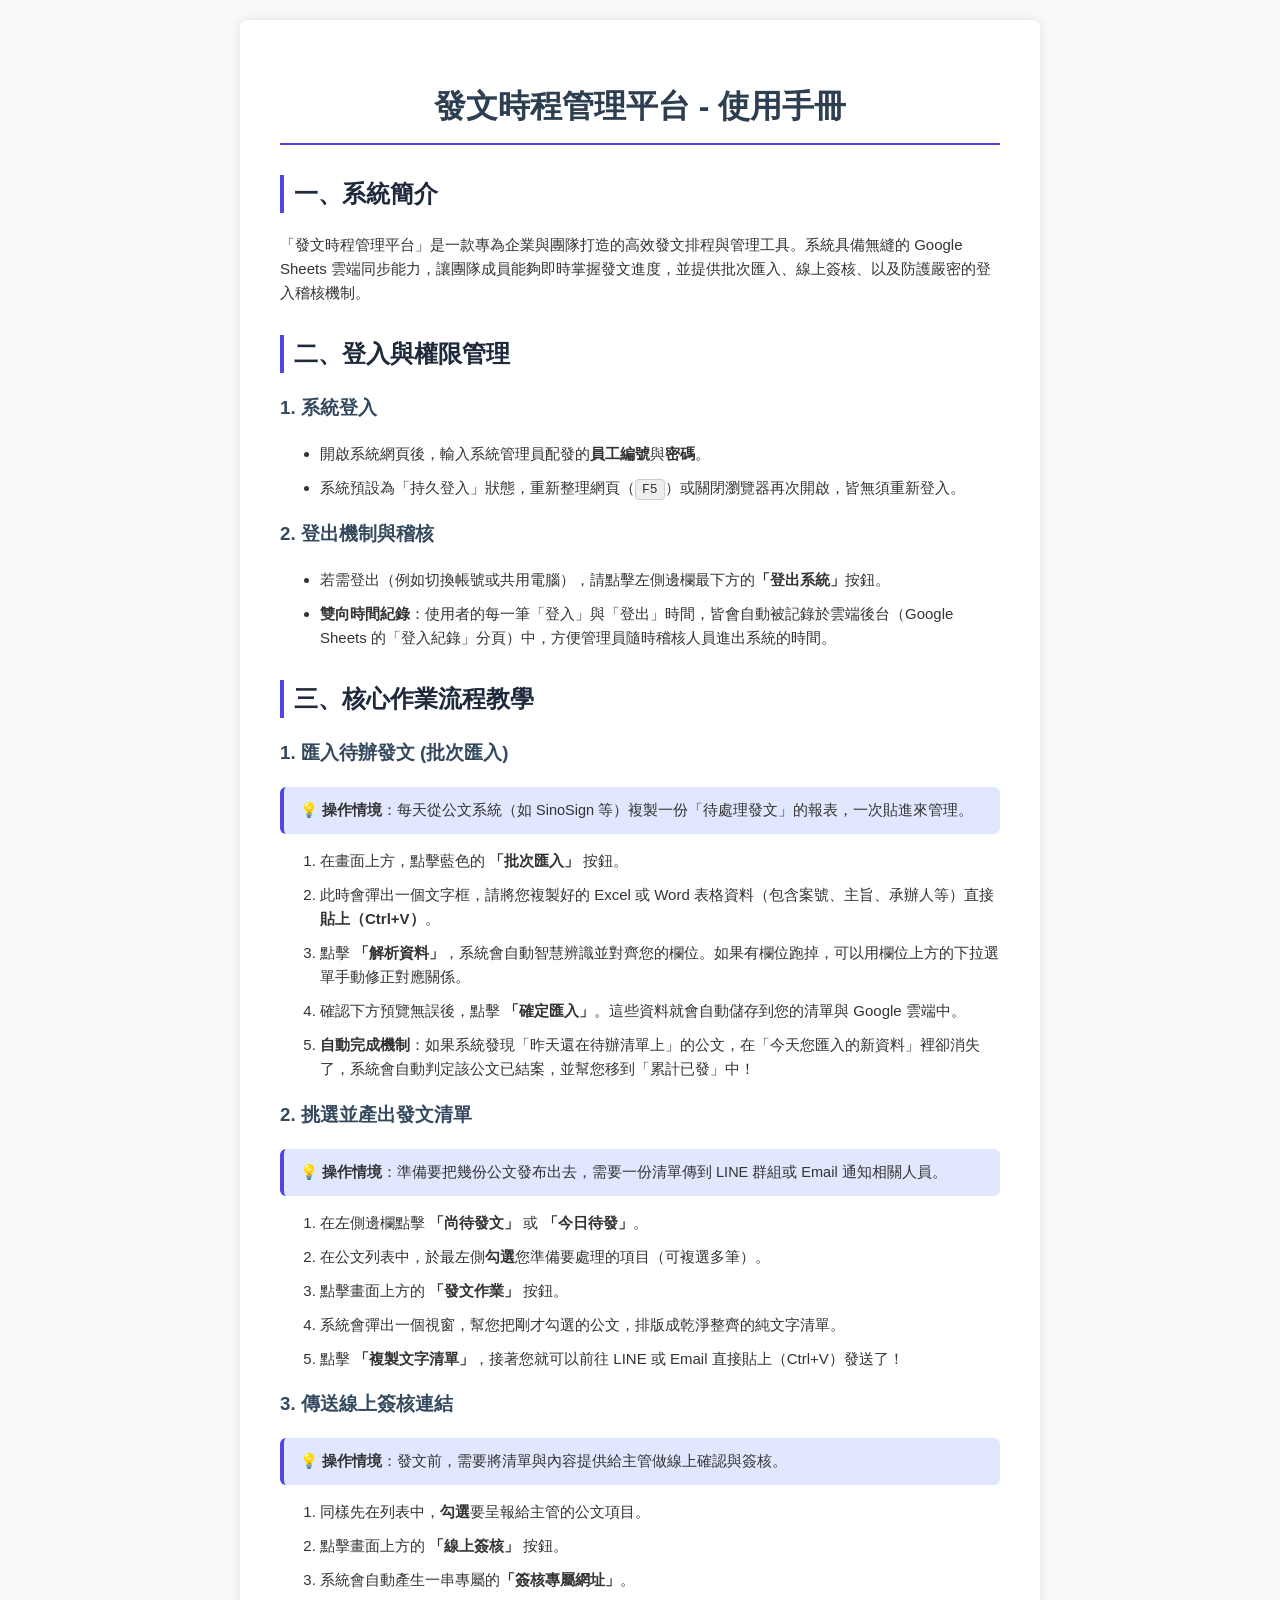
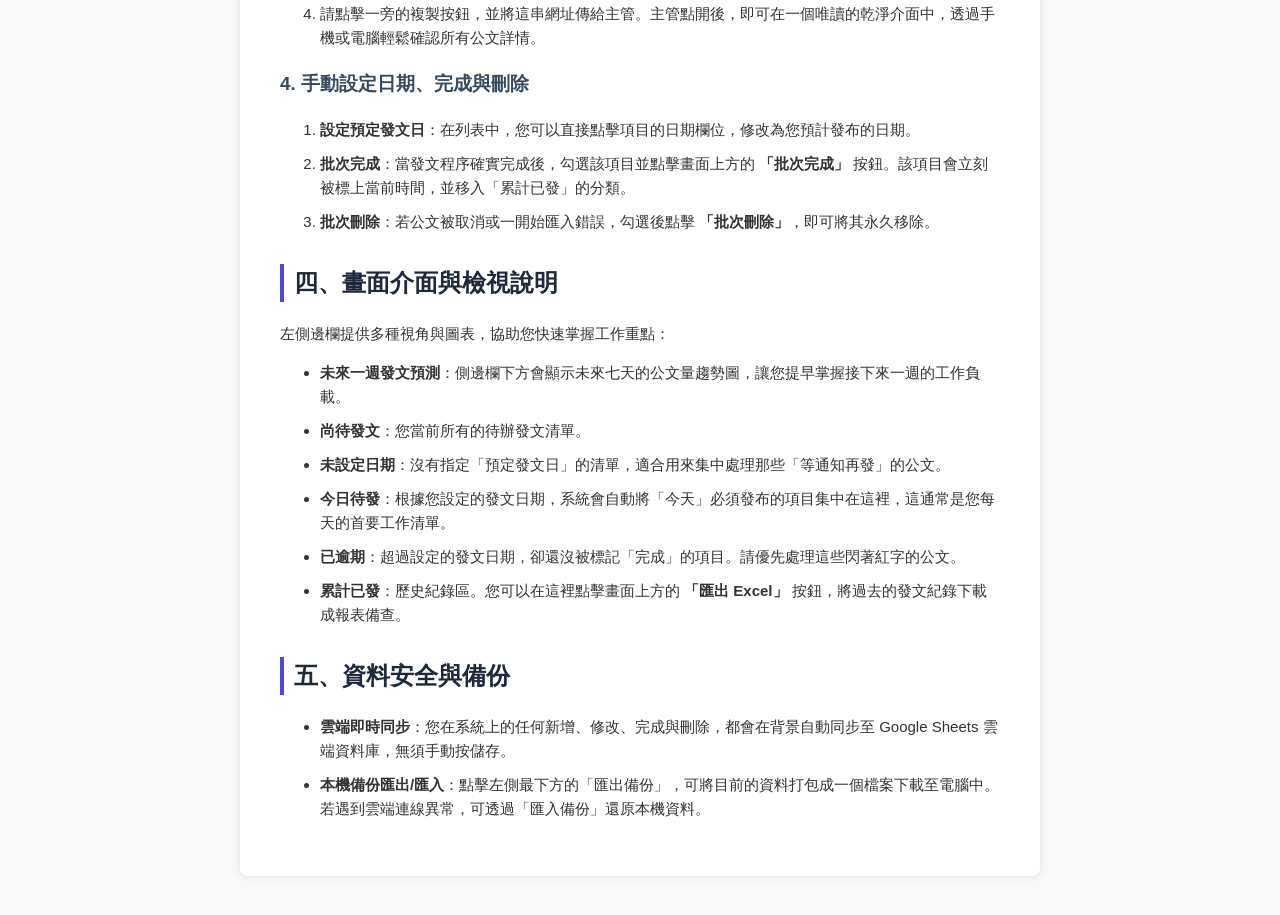
==== UserManual.html @ a22347f4 "Add files via upload" ====
<!DOCTYPE html>
<html lang="zh-Hant">
<head>
<meta charset="UTF-8">
<meta name="viewport" content="width=device-width, initial-scale=1.0">
<title>發文時程管理平台 - 使用手冊</title>
<style>
  body {
    font-family: 'Segoe UI', Tahoma, Geneva, Verdana, sans-serif, 'Microsoft JhengHei';
    line-height: 1.6;
    color: #333;
    max-width: 800px;
    margin: 0 auto;
    padding: 20px;
    background-color: #f9f9f9;
  }
  .page {
    background-color: #fff;
    padding: 40px;
    box-shadow: 0 0 10px rgba(0,0,0,0.1);
    margin-bottom: 20px;
    border-radius: 8px;
  }
  h1 {
    color: #2c3e50;
    text-align: center;
    border-bottom: 2px solid #4f46e5;
    padding-bottom: 10px;
    margin-bottom: 30px;
  }
  h2 {
    color: #1e293b;
    border-left: 4px solid #4f46e5;
    padding-left: 10px;
    margin-top: 30px;
  }
  h3 {
    color: #34495e;
  }
  p, ul, ol {
    font-size: 15px;
  }
  li {
    margin-bottom: 10px;
  }
  .highlight {
    background-color: #e0e7ff;
    padding: 12px 16px;
    border-radius: 6px;
    border-left: 4px solid #4f46e5;
    margin: 15px 0;
    font-size: 14.5px;
  }
  .keyboard {
    background-color: #eee;
    padding: 2px 6px;
    border-radius: 4px;
    font-family: monospace;
    font-size: 13px;
    border: 1px solid #ccc;
  }
  @media print {
    body {
      background-color: #fff;
      padding: 0;
    }
    .page {
      box-shadow: none;
      padding: 0;
      margin: 0;
      border-radius: 0;
    }
    .print-break {
      page-break-before: always;
    }
  }
</style>
</head>
<body>

<div class="page">
  <h1>發文時程管理平台 - 使用手冊</h1>
  
  <h2>一、系統簡介</h2>
  <p>「發文時程管理平台」是一款專為企業與團隊打造的高效發文排程與管理工具。系統具備無縫的 Google Sheets 雲端同步能力，讓團隊成員能夠即時掌握發文進度，並提供批次匯入、線上簽核、以及防護嚴密的登入稽核機制。</p>

  <h2>二、登入與權限管理</h2>
  <h3>1. 系統登入</h3>
  <ul>
    <li>開啟系統網頁後，輸入系統管理員配發的<strong>員工編號</strong>與<strong>密碼</strong>。</li>
    <li>系統預設為「持久登入」狀態，重新整理網頁（<span class="keyboard">F5</span>）或關閉瀏覽器再次開啟，皆無須重新登入。</li>
  </ul>
  
  <h3>2. 登出機制與稽核</h3>
  <ul>
    <li>若需登出（例如切換帳號或共用電腦），請點擊左側邊欄最下方的<strong>「登出系統」</strong>按鈕。</li>
    <li><strong>雙向時間紀錄</strong>：使用者的每一筆「登入」與「登出」時間，皆會自動被記錄於雲端後台（Google Sheets 的「登入紀錄」分頁）中，方便管理員隨時稽核人員進出系統的時間。</li>
  </ul>

  <h2>三、核心作業流程教學</h2>
  
  <h3>1. 匯入待辦發文 (批次匯入)</h3>
  <div class="highlight">
    💡 <strong>操作情境</strong>：每天從公文系統（如 SinoSign 等）複製一份「待處理發文」的報表，一次貼進來管理。
  </div>
  <ol>
    <li>在畫面上方，點擊藍色的 <strong>「批次匯入」</strong> 按鈕。</li>
    <li>此時會彈出一個文字框，請將您複製好的 Excel 或 Word 表格資料（包含案號、主旨、承辦人等）直接<strong>貼上（Ctrl+V）</strong>。</li>
    <li>點擊 <strong>「解析資料」</strong>，系統會自動智慧辨識並對齊您的欄位。如果有欄位跑掉，可以用欄位上方的下拉選單手動修正對應關係。</li>
    <li>確認下方預覽無誤後，點擊 <strong>「確定匯入」</strong>。這些資料就會自動儲存到您的清單與 Google 雲端中。</li>
    <li><strong>自動完成機制</strong>：如果系統發現「昨天還在待辦清單上」的公文，在「今天您匯入的新資料」裡卻消失了，系統會自動判定該公文已結案，並幫您移到「累計已發」中！</li>
  </ol>

  <h3>2. 挑選並產出發文清單</h3>
  <div class="highlight">
    💡 <strong>操作情境</strong>：準備要把幾份公文發布出去，需要一份清單傳到 LINE 群組或 Email 通知相關人員。
  </div>
  <ol>
    <li>在左側邊欄點擊 <strong>「尚待發文」</strong> 或 <strong>「今日待發」</strong>。</li>
    <li>在公文列表中，於最左側<strong>勾選</strong>您準備要處理的項目（可複選多筆）。</li>
    <li>點擊畫面上方的 <strong>「發文作業」</strong> 按鈕。</li>
    <li>系統會彈出一個視窗，幫您把剛才勾選的公文，排版成乾淨整齊的純文字清單。</li>
    <li>點擊 <strong>「複製文字清單」</strong>，接著您就可以前往 LINE 或 Email 直接貼上（Ctrl+V）發送了！</li>
  </ol>

  <h3 class="print-break">3. 傳送線上簽核連結</h3>
  <div class="highlight">
    💡 <strong>操作情境</strong>：發文前，需要將清單與內容提供給主管做線上確認與簽核。
  </div>
  <ol>
    <li>同樣先在列表中，<strong>勾選</strong>要呈報給主管的公文項目。</li>
    <li>點擊畫面上方的 <strong>「線上簽核」</strong> 按鈕。</li>
    <li>系統會自動產生一串專屬的<strong>「簽核專屬網址」</strong>。</li>
    <li>請點擊一旁的複製按鈕，並將這串網址傳給主管。主管點開後，即可在一個唯讀的乾淨介面中，透過手機或電腦輕鬆確認所有公文詳情。</li>
  </ol>

  <h3>4. 手動設定日期、完成與刪除</h3>
  <ol>
    <li><strong>設定預定發文日</strong>：在列表中，您可以直接點擊項目的日期欄位，修改為您預計發布的日期。</li>
    <li><strong>批次完成</strong>：當發文程序確實完成後，勾選該項目並點擊畫面上方的 <strong>「批次完成」</strong> 按鈕。該項目會立刻被標上當前時間，並移入「累計已發」的分類。</li>
    <li><strong>批次刪除</strong>：若公文被取消或一開始匯入錯誤，勾選後點擊 <strong>「批次刪除」</strong>，即可將其永久移除。</li>
  </ol>

  <h2>四、畫面介面與檢視說明</h2>
  <p>左側邊欄提供多種視角與圖表，協助您快速掌握工作重點：</p>
  <ul>
    <li><strong>未來一週發文預測</strong>：側邊欄下方會顯示未來七天的公文量趨勢圖，讓您提早掌握接下來一週的工作負載。</li>
    <li><strong>尚待發文</strong>：您當前所有的待辦發文清單。</li>
    <li><strong>未設定日期</strong>：沒有指定「預定發文日」的清單，適合用來集中處理那些「等通知再發」的公文。</li>
    <li><strong>今日待發</strong>：根據您設定的發文日期，系統會自動將「今天」必須發布的項目集中在這裡，這通常是您每天的首要工作清單。</li>
    <li><strong>已逾期</strong>：超過設定的發文日期，卻還沒被標記「完成」的項目。請優先處理這些閃著紅字的公文。</li>
    <li><strong>累計已發</strong>：歷史紀錄區。您可以在這裡點擊畫面上方的 <strong>「匯出 Excel」</strong> 按鈕，將過去的發文紀錄下載成報表備查。</li>
  </ul>

  <h2>五、資料安全與備份</h2>
  <ul>
    <li><strong>雲端即時同步</strong>：您在系統上的任何新增、修改、完成與刪除，都會在背景自動同步至 Google Sheets 雲端資料庫，無須手動按儲存。</li>
    <li><strong>本機備份匯出/匯入</strong>：點擊左側最下方的「匯出備份」，可將目前的資料打包成一個檔案下載至電腦中。若遇到雲端連線異常，可透過「匯入備份」還原本機資料。</li>
  </ul>
</div>

</body>
</html>
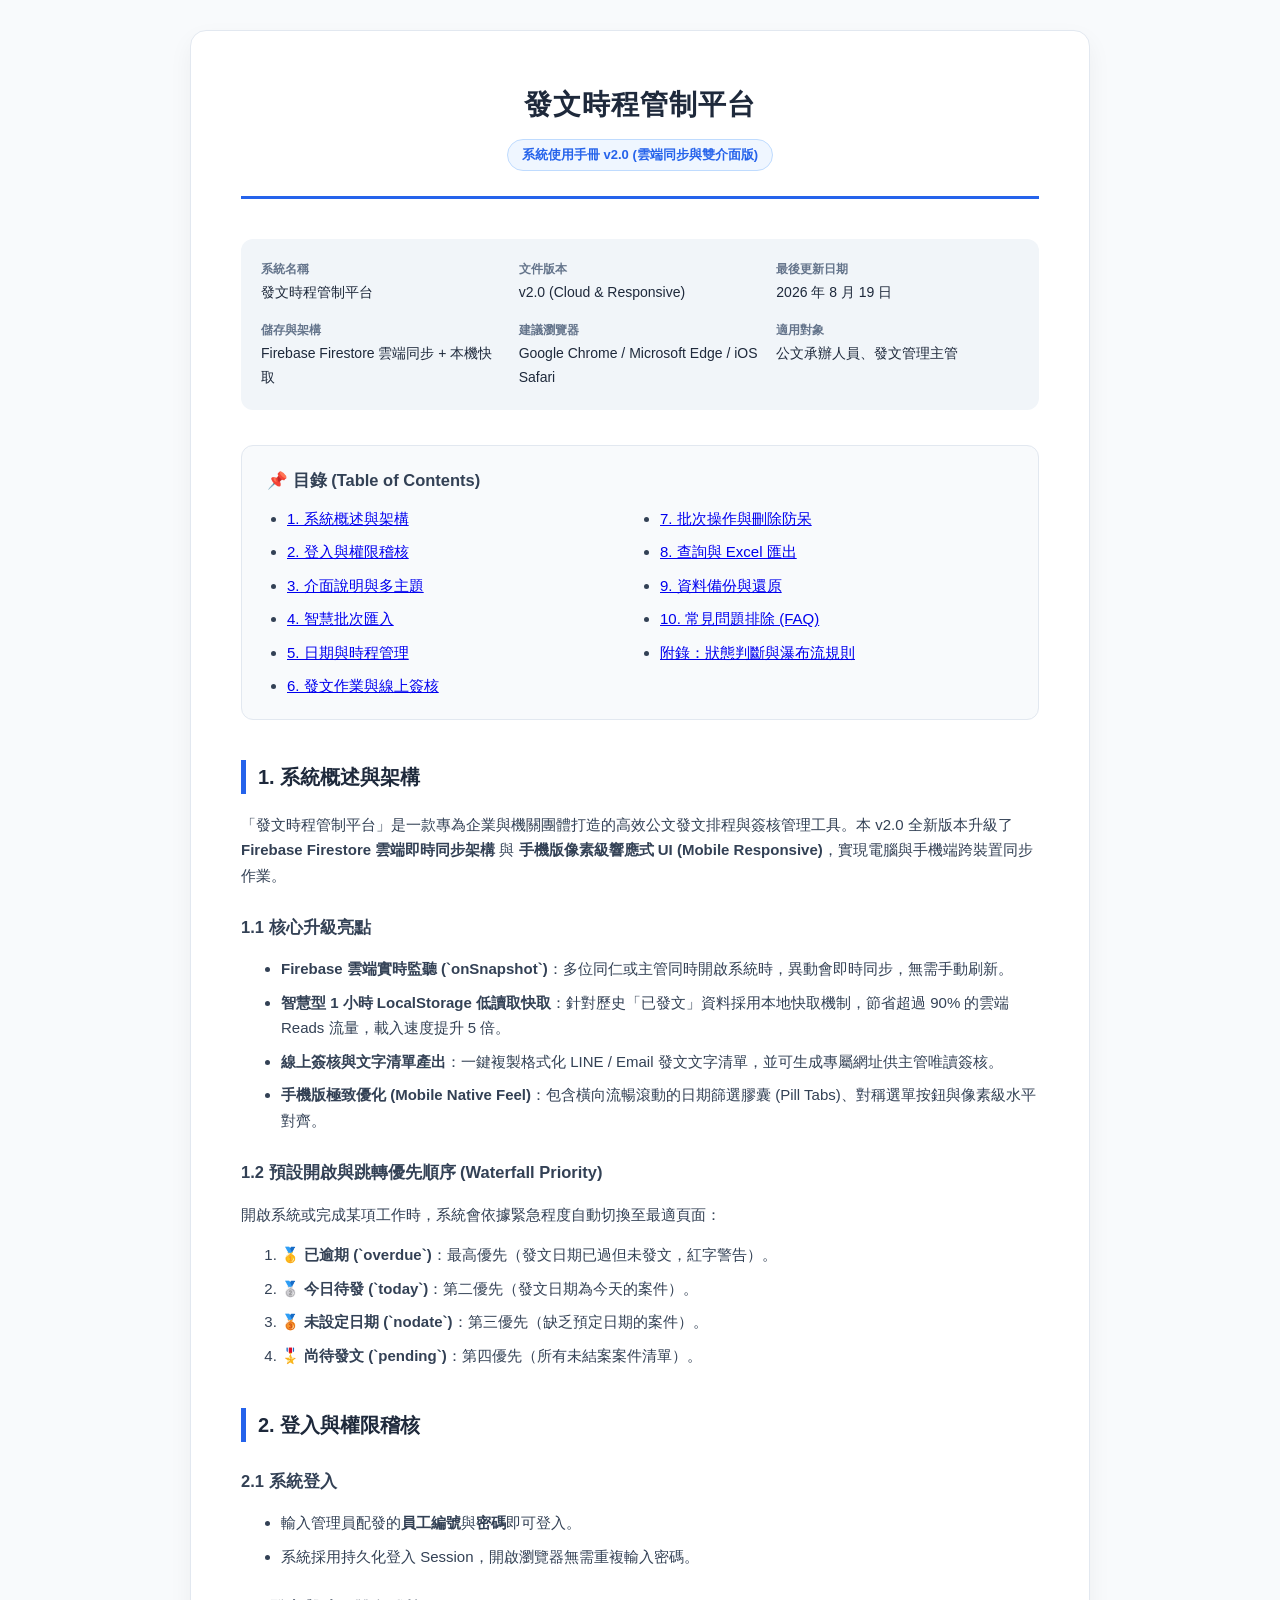
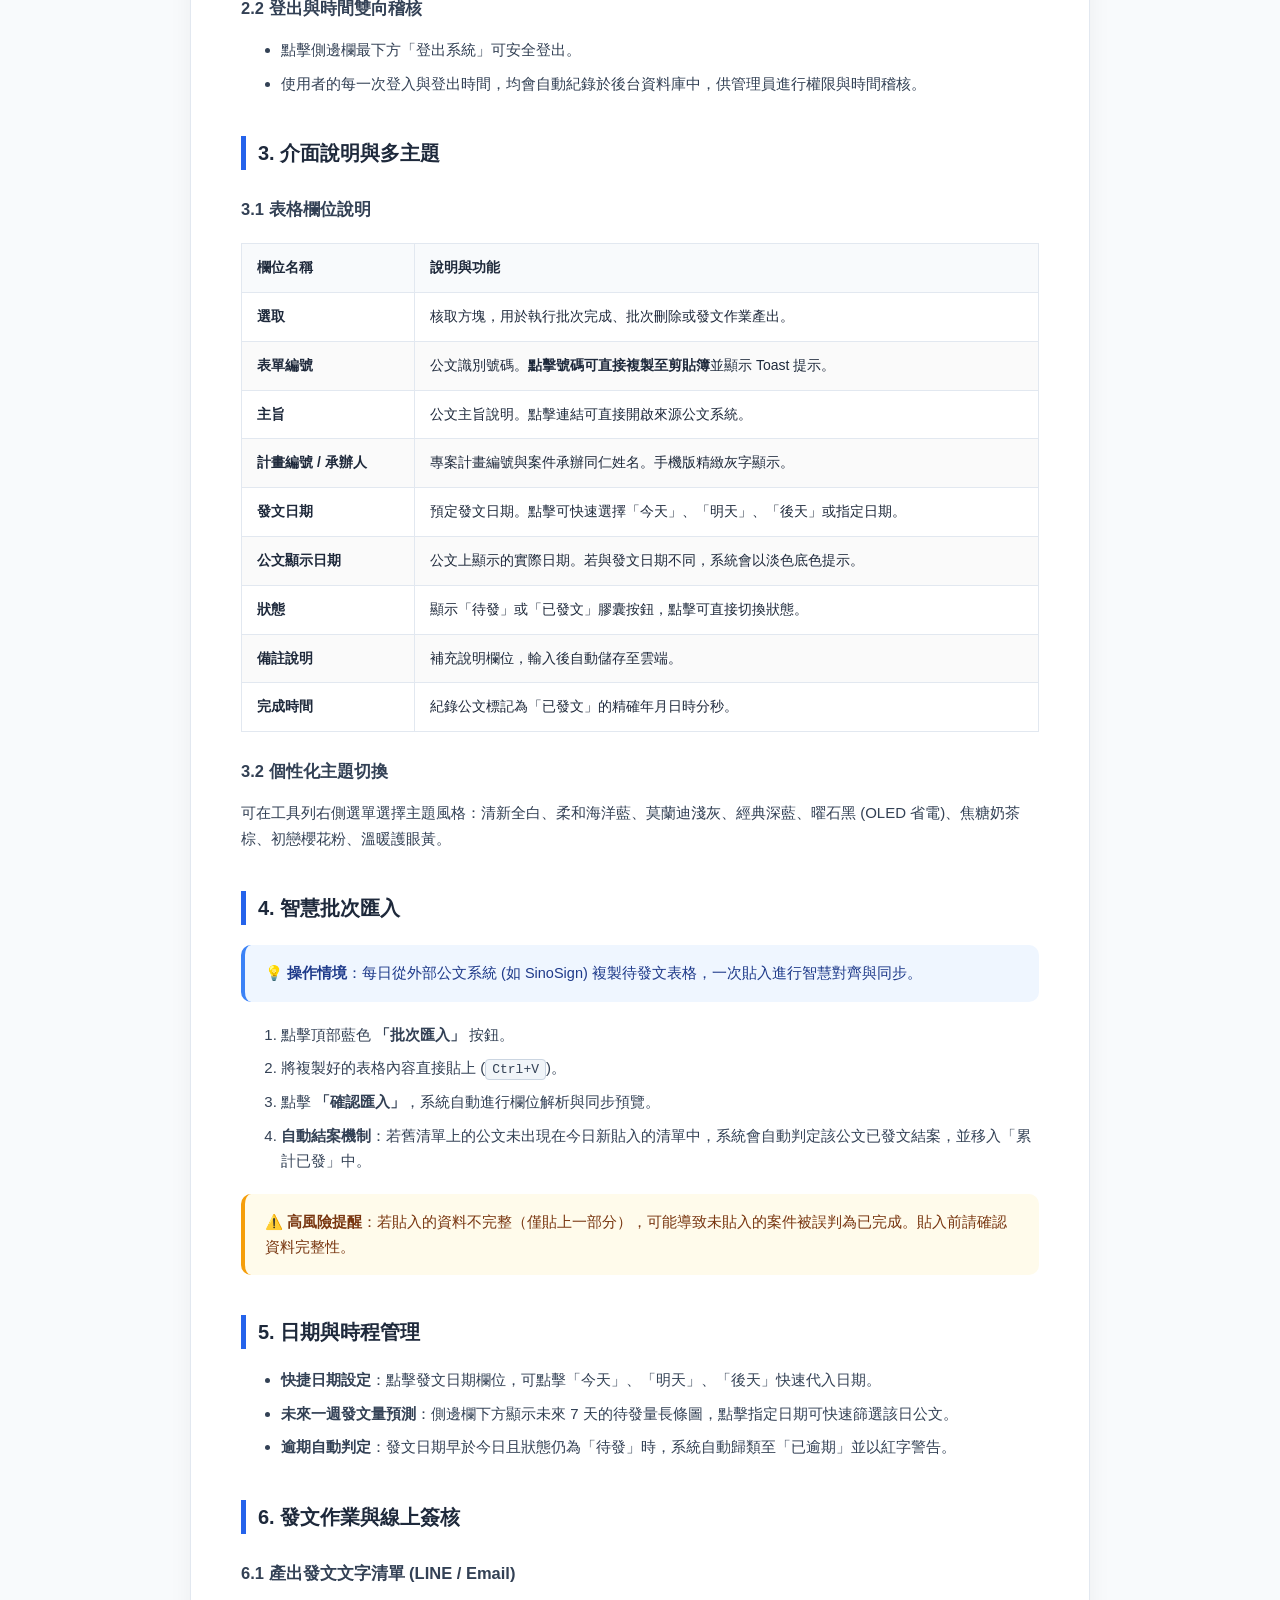
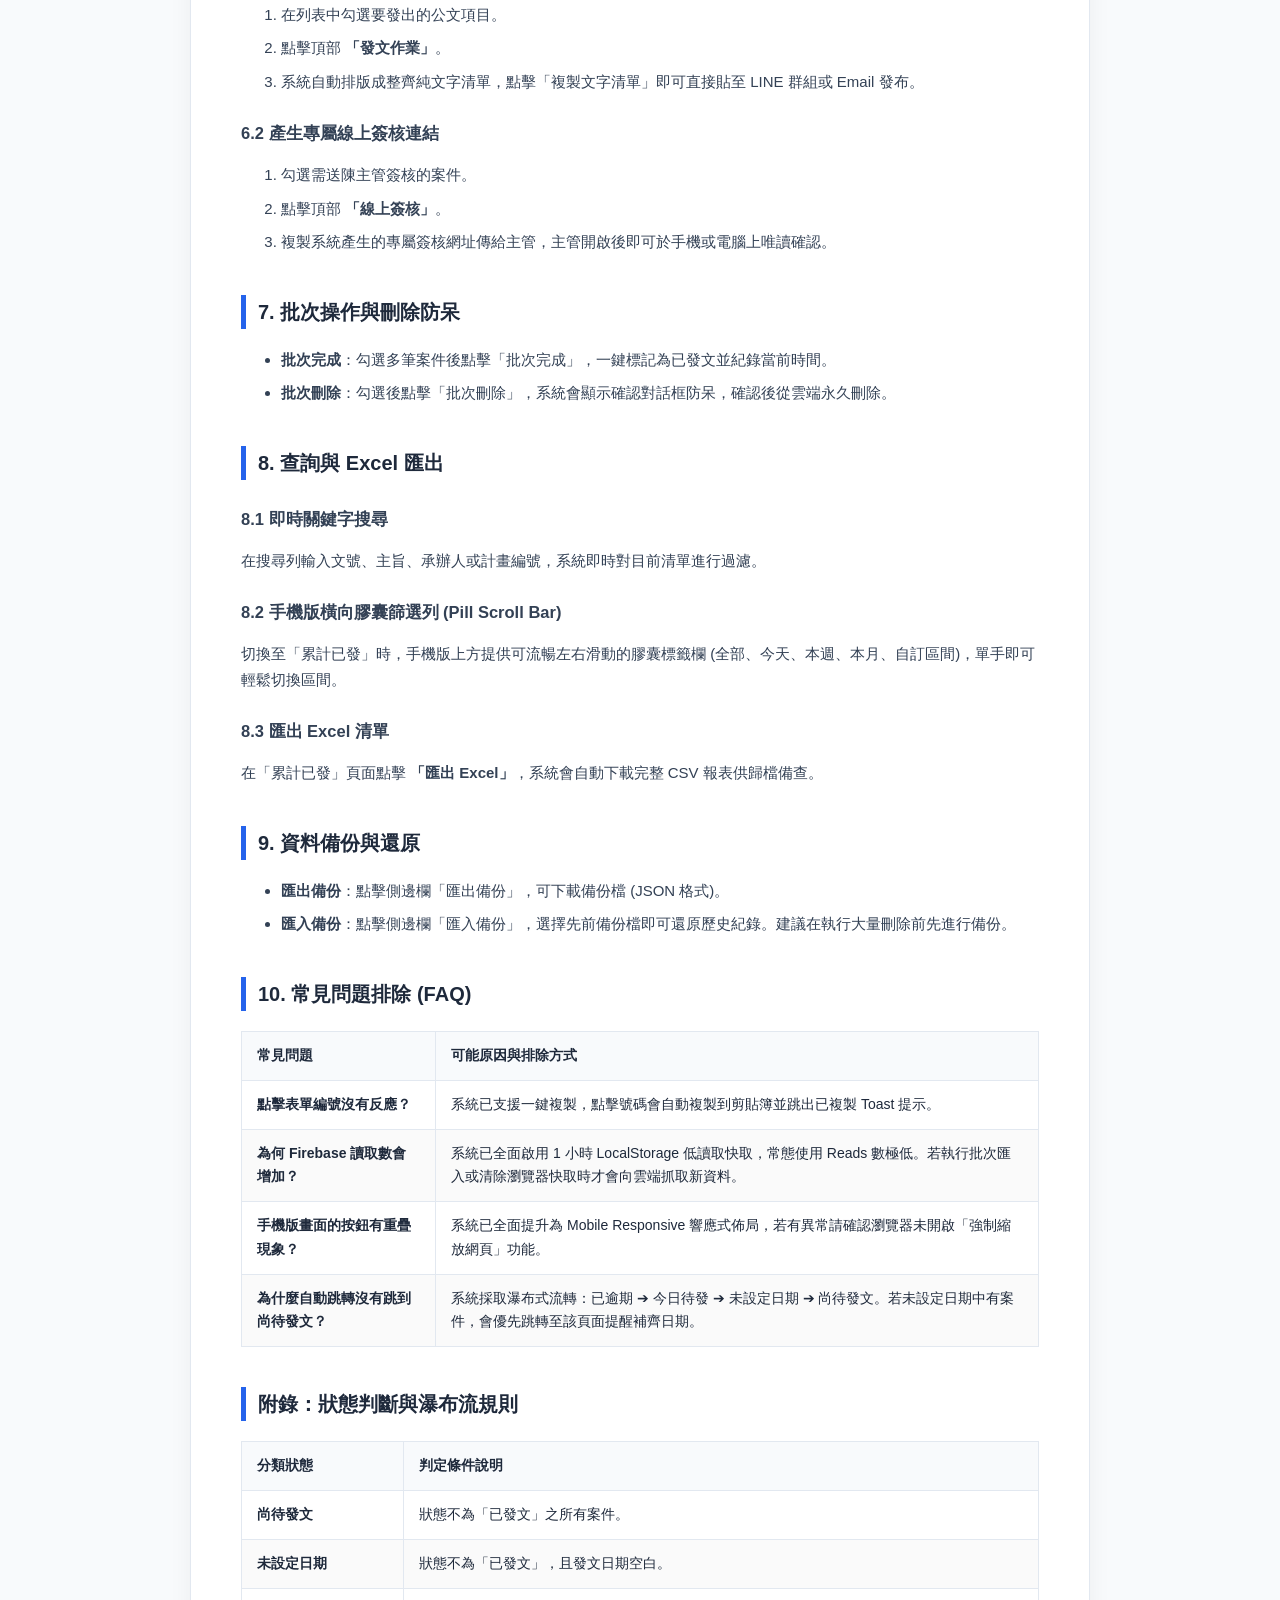
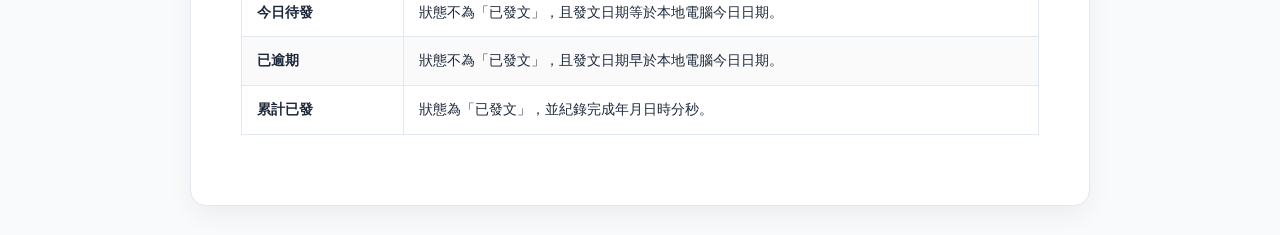
==== commit 00bc387c: "Add files via upload" ====
--- a/UserManual.html
+++ b/UserManual.html
@@ -3,160 +3,371 @@
 <head>
 <meta charset="UTF-8">
 <meta name="viewport" content="width=device-width, initial-scale=1.0">
-<title>發文時程管理平台 - 使用手冊</title>
+<title>發文時程管制平台 - 系統使用手冊 v2.0 (雲端同步與雙介面版)</title>
 <style>
+  :root {
+    --primary: #2563eb;
+    --primary-dark: #1d4ed8;
+    --primary-light: #eff6ff;
+    --text-main: #1e293b;
+    --text-muted: #64748b;
+    --border-color: #e2e8f0;
+    --bg-page: #f8fafc;
+    --bg-card: #ffffff;
+    --danger: #ef4444;
+    --warning: #f59e0b;
+    --success: #10b981;
+  }
+  * { box-sizing: border-box; }
   body {
-    font-family: 'Segoe UI', Tahoma, Geneva, Verdana, sans-serif, 'Microsoft JhengHei';
-    line-height: 1.6;
-    color: #333;
-    max-width: 800px;
+    font-family: -apple-system, BlinkMacSystemFont, "Segoe UI", Roboto, "Helvetica Neue", Arial, "Microsoft JhengHei", sans-serif;
+    line-height: 1.7;
+    color: var(--text-main);
+    background-color: var(--bg-page);
+    margin: 0;
+    padding: 30px 15px;
+  }
+  .manual-container {
+    max-width: 900px;
     margin: 0 auto;
+    background: var(--bg-card);
+    padding: 50px;
+    border-radius: 16px;
+    box-shadow: 0 10px 25px rgba(0,0,0,0.05);
+    border: 1px solid var(--border-color);
+  }
+  .header {
+    text-align: center;
+    border-bottom: 3px solid var(--primary);
+    padding-bottom: 25px;
+    margin-bottom: 40px;
+  }
+  .header h1 {
+    font-size: 28px;
+    color: var(--text-main);
+    margin: 0 0 10px 0;
+    letter-spacing: 1px;
+  }
+  .header .badge {
+    display: inline-block;
+    background: var(--primary-light);
+    color: var(--primary);
+    padding: 4px 14px;
+    border-radius: 999px;
+    font-size: 13px;
+    font-weight: 600;
+    border: 1px solid #bfdbfe;
+  }
+  .meta-grid {
+    display: grid;
+    grid-template-columns: repeat(auto-fit, minmax(200px, 1fr));
+    gap: 15px;
+    background: #f1f5f9;
     padding: 20px;
-    background-color: #f9f9f9;
-  }
-  .page {
-    background-color: #fff;
-    padding: 40px;
-    box-shadow: 0 0 10px rgba(0,0,0,0.1);
-    margin-bottom: 20px;
-    border-radius: 8px;
-  }
-  h1 {
-    color: #2c3e50;
-    text-align: center;
-    border-bottom: 2px solid #4f46e5;
-    padding-bottom: 10px;
-    margin-bottom: 30px;
+    border-radius: 12px;
+    margin-bottom: 35px;
+    font-size: 14px;
+  }
+  .meta-item strong {
+    color: var(--text-muted);
+    display: block;
+    font-size: 12px;
+    text-transform: uppercase;
+    margin-bottom: 2px;
   }
   h2 {
-    color: #1e293b;
-    border-left: 4px solid #4f46e5;
-    padding-left: 10px;
-    margin-top: 30px;
+    color: var(--text-main);
+    font-size: 20px;
+    border-left: 5px solid var(--primary);
+    padding-left: 12px;
+    margin-top: 40px;
+    margin-bottom: 18px;
   }
   h3 {
-    color: #34495e;
+    color: #334155;
+    font-size: 16.5px;
+    margin-top: 25px;
+    margin-bottom: 12px;
   }
   p, ul, ol {
     font-size: 15px;
-  }
-  li {
-    margin-bottom: 10px;
-  }
-  .highlight {
-    background-color: #e0e7ff;
-    padding: 12px 16px;
-    border-radius: 6px;
-    border-left: 4px solid #4f46e5;
-    margin: 15px 0;
+    color: #334155;
+  }
+  li { margin-bottom: 8px; }
+  
+  table {
+    width: 100%;
+    border-collapse: collapse;
+    margin: 20px 0;
+    font-size: 14px;
+  }
+  th, td {
+    border: 1px solid var(--border-color);
+    padding: 12px 15px;
+    text-align: left;
+  }
+  th {
+    background-color: #f8fafc;
+    color: var(--text-main);
+    font-weight: 600;
+  }
+  tr:nth-child(even) { background-color: #fafafa; }
+
+  .alert {
+    padding: 16px 20px;
+    border-radius: 10px;
+    margin: 20px 0;
     font-size: 14.5px;
+    border-left: 4px solid;
+  }
+  .alert-info {
+    background-color: #eff6ff;
+    border-color: #3b82f6;
+    color: #1e3a8a;
+  }
+  .alert-warning {
+    background-color: #fffbebfb;
+    background-color: #fffbeb;
+    border-color: #f59e0b;
+    color: #78350f;
+  }
+  .alert-danger {
+    background-color: #fef2f2;
+    border-color: #ef4444;
+    color: #991b1b;
   }
   .keyboard {
-    background-color: #eee;
+    background: #f1f5f9;
+    border: 1px solid #cbd5e1;
     padding: 2px 6px;
     border-radius: 4px;
     font-family: monospace;
     font-size: 13px;
-    border: 1px solid #ccc;
+  }
+  .toc {
+    background: #f8fafc;
+    border: 1px solid var(--border-color);
+    border-radius: 12px;
+    padding: 20px 25px;
+    margin-bottom: 35px;
+  }
+  .toc h3 { margin-top: 0; }
+  .toc ul {
+    column-count: 2;
+    column-gap: 20px;
+    margin: 0;
+    padding-left: 20px;
+  }
+  @media (max-width: 600px) {
+    .toc ul { column-count: 1; }
+    .manual-container { padding: 25px 18px; }
   }
   @media print {
-    body {
-      background-color: #fff;
-      padding: 0;
-    }
-    .page {
-      box-shadow: none;
-      padding: 0;
-      margin: 0;
-      border-radius: 0;
-    }
-    .print-break {
-      page-break-before: always;
-    }
+    body { background: #fff; padding: 0; }
+    .manual-container { box-shadow: none; border: none; padding: 0; max-width: 100%; }
+    .print-break { page-break-before: always; }
   }
 </style>
 </head>
 <body>
 
-<div class="page">
-  <h1>發文時程管理平台 - 使用手冊</h1>
-  
-  <h2>一、系統簡介</h2>
-  <p>「發文時程管理平台」是一款專為企業與團隊打造的高效發文排程與管理工具。系統具備無縫的 Google Sheets 雲端同步能力，讓團隊成員能夠即時掌握發文進度，並提供批次匯入、線上簽核、以及防護嚴密的登入稽核機制。</p>
-
-  <h2>二、登入與權限管理</h2>
-  <h3>1. 系統登入</h3>
-  <ul>
-    <li>開啟系統網頁後，輸入系統管理員配發的<strong>員工編號</strong>與<strong>密碼</strong>。</li>
-    <li>系統預設為「持久登入」狀態，重新整理網頁（<span class="keyboard">F5</span>）或關閉瀏覽器再次開啟，皆無須重新登入。</li>
-  </ul>
-  
-  <h3>2. 登出機制與稽核</h3>
-  <ul>
-    <li>若需登出（例如切換帳號或共用電腦），請點擊左側邊欄最下方的<strong>「登出系統」</strong>按鈕。</li>
-    <li><strong>雙向時間紀錄</strong>：使用者的每一筆「登入」與「登出」時間，皆會自動被記錄於雲端後台（Google Sheets 的「登入紀錄」分頁）中，方便管理員隨時稽核人員進出系統的時間。</li>
-  </ul>
-
-  <h2>三、核心作業流程教學</h2>
-  
-  <h3>1. 匯入待辦發文 (批次匯入)</h3>
-  <div class="highlight">
-    💡 <strong>操作情境</strong>：每天從公文系統（如 SinoSign 等）複製一份「待處理發文」的報表，一次貼進來管理。
-  </div>
+<div class="manual-container">
+
+  <div class="header">
+    <h1>發文時程管制平台</h1>
+    <span class="badge">系統使用手冊 v2.0 (雲端同步與雙介面版)</span>
+  </div>
+
+  <div class="meta-grid">
+    <div class="meta-item"><strong>系統名稱</strong>發文時程管制平台</div>
+    <div class="meta-item"><strong>文件版本</strong>v2.0 (Cloud & Responsive)</div>
+    <div class="meta-item"><strong>最後更新日期</strong>2026 年 8 月 19 日</div>
+    <div class="meta-item"><strong>儲存與架構</strong>Firebase Firestore 雲端同步 + 本機快取</div>
+    <div class="meta-item"><strong>建議瀏覽器</strong>Google Chrome / Microsoft Edge / iOS Safari</div>
+    <div class="meta-item"><strong>適用對象</strong>公文承辦人員、發文管理主管</div>
+  </div>
+
+  <div class="toc">
+    <h3>📌 目錄 (Table of Contents)</h3>
+    <ul>
+      <li><a href="#sec1">1. 系統概述與架構</a></li>
+      <li><a href="#sec2">2. 登入與權限稽核</a></li>
+      <li><a href="#sec3">3. 介面說明與多主題</a></li>
+      <li><a href="#sec4">4. 智慧批次匯入</a></li>
+      <li><a href="#sec5">5. 日期與時程管理</a></li>
+      <li><a href="#sec6">6. 發文作業與線上簽核</a></li>
+      <li><a href="#sec7">7. 批次操作與刪除防呆</a></li>
+      <li><a href="#sec8">8. 查詢與 Excel 匯出</a></li>
+      <li><a href="#sec9">9. 資料備份與還原</a></li>
+      <li><a href="#sec10">10. 常見問題排除 (FAQ)</a></li>
+      <li><a href="#appendix">附錄：狀態判斷與瀑布流規則</a></li>
+    </ul>
+  </div>
+
+  <!-- SECTION 1 -->
+  <h2 id="sec1">1. 系統概述與架構</h2>
+  <p>「發文時程管制平台」是一款專為企業與機關團體打造的高效公文發文排程與簽核管理工具。本 v2.0 全新版本升級了 <strong>Firebase Firestore 雲端即時同步架構</strong> 與 <strong>手機版像素級響應式 UI (Mobile Responsive)</strong>，實現電腦與手機端跨裝置同步作業。</p>
+
+  <h3>1.1 核心升級亮點</h3>
+  <ul>
+    <li><strong>Firebase 雲端實時監聽 (`onSnapshot`)</strong>：多位同仁或主管同時開啟系統時，異動會即時同步，無需手動刷新。</li>
+    <li><strong>智慧型 1 小時 LocalStorage 低讀取快取</strong>：針對歷史「已發文」資料採用本地快取機制，節省超過 90% 的雲端 Reads 流量，載入速度提升 5 倍。</li>
+    <li><strong>線上簽核與文字清單產出</strong>：一鍵複製格式化 LINE / Email 發文文字清單，並可生成專屬網址供主管唯讀簽核。</li>
+    <li><strong>手機版極致優化 (Mobile Native Feel)</strong>：包含橫向流暢滾動的日期篩選膠囊 (Pill Tabs)、對稱選單按鈕與像素級水平對齊。</li>
+  </ul>
+
+  <h3>1.2 預設開啟與跳轉優先順序 (Waterfall Priority)</h3>
+  <p>開啟系統或完成某項工作時，系統會依據緊急程度自動切換至最適頁面：</p>
   <ol>
-    <li>在畫面上方，點擊藍色的 <strong>「批次匯入」</strong> 按鈕。</li>
-    <li>此時會彈出一個文字框，請將您複製好的 Excel 或 Word 表格資料（包含案號、主旨、承辦人等）直接<strong>貼上（Ctrl+V）</strong>。</li>
-    <li>點擊 <strong>「解析資料」</strong>，系統會自動智慧辨識並對齊您的欄位。如果有欄位跑掉，可以用欄位上方的下拉選單手動修正對應關係。</li>
-    <li>確認下方預覽無誤後，點擊 <strong>「確定匯入」</strong>。這些資料就會自動儲存到您的清單與 Google 雲端中。</li>
-    <li><strong>自動完成機制</strong>：如果系統發現「昨天還在待辦清單上」的公文，在「今天您匯入的新資料」裡卻消失了，系統會自動判定該公文已結案，並幫您移到「累計已發」中！</li>
+    <li>🥇 <strong>已逾期 (`overdue`)</strong>：最高優先（發文日期已過但未發文，紅字警告）。</li>
+    <li>🥈 <strong>今日待發 (`today`)</strong>：第二優先（發文日期為今天的案件）。</li>
+    <li>🥉 <strong>未設定日期 (`nodate`)</strong>：第三優先（缺乏預定日期的案件）。</li>
+    <li>🎖️ <strong>尚待發文 (`pending`)</strong>：第四優先（所有未結案案件清單）。</li>
   </ol>
 
-  <h3>2. 挑選並產出發文清單</h3>
-  <div class="highlight">
-    💡 <strong>操作情境</strong>：準備要把幾份公文發布出去，需要一份清單傳到 LINE 群組或 Email 通知相關人員。
+  <!-- SECTION 2 -->
+  <h2 id="sec2">2. 登入與權限稽核</h2>
+  <h3>2.1 系統登入</h3>
+  <ul>
+    <li>輸入管理員配發的<strong>員工編號</strong>與<strong>密碼</strong>即可登入。</li>
+    <li>系統採用持久化登入 Session，開啟瀏覽器無需重複輸入密碼。</li>
+  </ul>
+
+  <h3>2.2 登出與時間雙向稽核</h3>
+  <ul>
+    <li>點擊側邊欄最下方「登出系統」可安全登出。</li>
+    <li>使用者的每一次登入與登出時間，均會自動紀錄於後台資料庫中，供管理員進行權限與時間稽核。</li>
+  </ul>
+
+  <!-- SECTION 3 -->
+  <h2 id="sec3">3. 介面說明與多主題</h2>
+  <h3>3.1 表格欄位說明</h3>
+  <table>
+    <thead>
+      <tr><th>欄位名稱</th><th>說明與功能</th></tr>
+    </thead>
+    <tbody>
+      <tr><td><strong>選取</strong></td><td>核取方塊，用於執行批次完成、批次刪除或發文作業產出。</td></tr>
+      <tr><td><strong>表單編號</strong></td><td>公文識別號碼。<strong>點擊號碼可直接複製至剪貼簿</strong>並顯示 Toast 提示。</td></tr>
+      <tr><td><strong>主旨</strong></td><td>公文主旨說明。點擊連結可直接開啟來源公文系統。</td></tr>
+      <tr><td><strong>計畫編號 / 承辦人</strong></td><td>專案計畫編號與案件承辦同仁姓名。手機版精緻灰字顯示。</td></tr>
+      <tr><td><strong>發文日期</strong></td><td>預定發文日期。點擊可快速選擇「今天」、「明天」、「後天」或指定日期。</td></tr>
+      <tr><td><strong>公文顯示日期</strong></td><td>公文上顯示的實際日期。若與發文日期不同，系統會以淡色底色提示。</td></tr>
+      <tr><td><strong>狀態</strong></td><td>顯示「待發」或「已發文」膠囊按鈕，點擊可直接切換狀態。</td></tr>
+      <tr><td><strong>備註說明</strong></td><td>補充說明欄位，輸入後自動儲存至雲端。</td></tr>
+      <tr><td><strong>完成時間</strong></td><td>紀錄公文標記為「已發文」的精確年月日時分秒。</td></tr>
+    </tbody>
+  </table>
+
+  <h3>3.2 個性化主題切換</h3>
+  <p>可在工具列右側選單選擇主題風格：清新全白、柔和海洋藍、莫蘭迪淺灰、經典深藍、曜石黑 (OLED 省電)、焦糖奶茶棕、初戀櫻花粉、溫暖護眼黃。</p>
+
+  <!-- SECTION 4 -->
+  <h2 id="sec4" class="print-break">4. 智慧批次匯入</h2>
+  <div class="alert alert-info">
+    💡 <strong>操作情境</strong>：每日從外部公文系統 (如 SinoSign) 複製待發文表格，一次貼入進行智慧對齊與同步。
   </div>
   <ol>
-    <li>在左側邊欄點擊 <strong>「尚待發文」</strong> 或 <strong>「今日待發」</strong>。</li>
-    <li>在公文列表中，於最左側<strong>勾選</strong>您準備要處理的項目（可複選多筆）。</li>
-    <li>點擊畫面上方的 <strong>「發文作業」</strong> 按鈕。</li>
-    <li>系統會彈出一個視窗，幫您把剛才勾選的公文，排版成乾淨整齊的純文字清單。</li>
-    <li>點擊 <strong>「複製文字清單」</strong>，接著您就可以前往 LINE 或 Email 直接貼上（Ctrl+V）發送了！</li>
+    <li>點擊頂部藍色 <strong>「批次匯入」</strong> 按鈕。</li>
+    <li>將複製好的表格內容直接貼上 (<span class="keyboard">Ctrl+V</span>)。</li>
+    <li>點擊 <strong>「確認匯入」</strong>，系統自動進行欄位解析與同步預覽。</li>
+    <li><strong>自動結案機制</strong>：若舊清單上的公文未出現在今日新貼入的清單中，系統會自動判定該公文已發文結案，並移入「累計已發」中。</li>
   </ol>
 
-  <h3 class="print-break">3. 傳送線上簽核連結</h3>
-  <div class="highlight">
-    💡 <strong>操作情境</strong>：發文前，需要將清單與內容提供給主管做線上確認與簽核。
-  </div>
+  <div class="alert alert-warning">
+    ⚠️ <strong>高風險提醒</strong>：若貼入的資料不完整（僅貼上一部分），可能導致未貼入的案件被誤判為已完成。貼入前請確認資料完整性。
+  </div>
+
+  <!-- SECTION 5 -->
+  <h2 id="sec5">5. 日期與時程管理</h2>
+  <ul>
+    <li><strong>快捷日期設定</strong>：點擊發文日期欄位，可點擊「今天」、「明天」、「後天」快速代入日期。</li>
+    <li><strong>未來一週發文量預測</strong>：側邊欄下方顯示未來 7 天的待發量長條圖，點擊指定日期可快速篩選該日公文。</li>
+    <li><strong>逾期自動判定</strong>：發文日期早於今日且狀態仍為「待發」時，系統自動歸類至「已逾期」並以紅字警告。</li>
+  </ul>
+
+  <!-- SECTION 6 -->
+  <h2 id="sec6">6. 發文作業與線上簽核</h2>
+  <h3>6.1 產出發文文字清單 (LINE / Email)</h3>
   <ol>
-    <li>同樣先在列表中，<strong>勾選</strong>要呈報給主管的公文項目。</li>
-    <li>點擊畫面上方的 <strong>「線上簽核」</strong> 按鈕。</li>
-    <li>系統會自動產生一串專屬的<strong>「簽核專屬網址」</strong>。</li>
-    <li>請點擊一旁的複製按鈕，並將這串網址傳給主管。主管點開後，即可在一個唯讀的乾淨介面中，透過手機或電腦輕鬆確認所有公文詳情。</li>
+    <li>在列表中勾選要發出的公文項目。</li>
+    <li>點擊頂部 <strong>「發文作業」</strong>。</li>
+    <li>系統自動排版成整齊純文字清單，點擊「複製文字清單」即可直接貼至 LINE 群組或 Email 發布。</li>
   </ol>
 
-  <h3>4. 手動設定日期、完成與刪除</h3>
+  <h3>6.2 產生專屬線上簽核連結</h3>
   <ol>
-    <li><strong>設定預定發文日</strong>：在列表中，您可以直接點擊項目的日期欄位，修改為您預計發布的日期。</li>
-    <li><strong>批次完成</strong>：當發文程序確實完成後，勾選該項目並點擊畫面上方的 <strong>「批次完成」</strong> 按鈕。該項目會立刻被標上當前時間，並移入「累計已發」的分類。</li>
-    <li><strong>批次刪除</strong>：若公文被取消或一開始匯入錯誤，勾選後點擊 <strong>「批次刪除」</strong>，即可將其永久移除。</li>
+    <li>勾選需送陳主管簽核的案件。</li>
+    <li>點擊頂部 <strong>「線上簽核」</strong>。</li>
+    <li>複製系統產生的專屬簽核網址傳給主管，主管開啟後即可於手機或電腦上唯讀確認。</li>
   </ol>
 
-  <h2>四、畫面介面與檢視說明</h2>
-  <p>左側邊欄提供多種視角與圖表，協助您快速掌握工作重點：</p>
-  <ul>
-    <li><strong>未來一週發文預測</strong>：側邊欄下方會顯示未來七天的公文量趨勢圖，讓您提早掌握接下來一週的工作負載。</li>
-    <li><strong>尚待發文</strong>：您當前所有的待辦發文清單。</li>
-    <li><strong>未設定日期</strong>：沒有指定「預定發文日」的清單，適合用來集中處理那些「等通知再發」的公文。</li>
-    <li><strong>今日待發</strong>：根據您設定的發文日期，系統會自動將「今天」必須發布的項目集中在這裡，這通常是您每天的首要工作清單。</li>
-    <li><strong>已逾期</strong>：超過設定的發文日期，卻還沒被標記「完成」的項目。請優先處理這些閃著紅字的公文。</li>
-    <li><strong>累計已發</strong>：歷史紀錄區。您可以在這裡點擊畫面上方的 <strong>「匯出 Excel」</strong> 按鈕，將過去的發文紀錄下載成報表備查。</li>
-  </ul>
-
-  <h2>五、資料安全與備份</h2>
-  <ul>
-    <li><strong>雲端即時同步</strong>：您在系統上的任何新增、修改、完成與刪除，都會在背景自動同步至 Google Sheets 雲端資料庫，無須手動按儲存。</li>
-    <li><strong>本機備份匯出/匯入</strong>：點擊左側最下方的「匯出備份」，可將目前的資料打包成一個檔案下載至電腦中。若遇到雲端連線異常，可透過「匯入備份」還原本機資料。</li>
-  </ul>
+  <!-- SECTION 7 -->
+  <h2 id="sec7">7. 批次操作與刪除防呆</h2>
+  <ul>
+    <li><strong>批次完成</strong>：勾選多筆案件後點擊「批次完成」，一鍵標記為已發文並紀錄當前時間。</li>
+    <li><strong>批次刪除</strong>：勾選後點擊「批次刪除」，系統會顯示確認對話框防呆，確認後從雲端永久刪除。</li>
+  </ul>
+
+  <!-- SECTION 8 -->
+  <h2 id="sec8">8. 查詢與 Excel 匯出</h2>
+  <h3>8.1 即時關鍵字搜尋</h3>
+  <p>在搜尋列輸入文號、主旨、承辦人或計畫編號，系統即時對目前清單進行過濾。</p>
+
+  <h3>8.2 手機版橫向膠囊篩選列 (Pill Scroll Bar)</h3>
+  <p>切換至「累計已發」時，手機版上方提供可流暢左右滑動的膠囊標籤欄 (全部、今天、本週、本月、自訂區間)，單手即可輕鬆切換區間。</p>
+
+  <h3>8.3 匯出 Excel 清單</h3>
+  <p>在「累計已發」頁面點擊 <strong>「匯出 Excel」</strong>，系統會自動下載完整 CSV 報表供歸檔備查。</p>
+
+  <!-- SECTION 9 -->
+  <h2 id="sec9">9. 資料備份與還原</h2>
+  <ul>
+    <li><strong>匯出備份</strong>：點擊側邊欄「匯出備份」，可下載備份檔 (JSON 格式)。</li>
+    <li><strong>匯入備份</strong>：點擊側邊欄「匯入備份」，選擇先前備份檔即可還原歷史紀錄。建議在執行大量刪除前先進行備份。</li>
+  </ul>
+
+  <!-- SECTION 10 -->
+  <h2 id="sec10">10. 常見問題排除 (FAQ)</h2>
+  <table>
+    <thead>
+      <tr><th>常見問題</th><th>可能原因與排除方式</th></tr>
+    </thead>
+    <tbody>
+      <tr>
+        <td><strong>點擊表單編號沒有反應？</strong></td>
+        <td>系統已支援一鍵複製，點擊號碼會自動複製到剪貼簿並跳出已複製 Toast 提示。</td>
+      </tr>
+      <tr>
+        <td><strong>為何 Firebase 讀取數會增加？</strong></td>
+        <td>系統已全面啟用 1 小時 LocalStorage 低讀取快取，常態使用 Reads 數極低。若執行批次匯入或清除瀏覽器快取時才會向雲端抓取新資料。</td>
+      </tr>
+      <tr>
+        <td><strong>手機版畫面的按鈕有重疊現象？</strong></td>
+        <td>系統已全面提升為 Mobile Responsive 響應式佈局，若有異常請確認瀏覽器未開啟「強制縮放網頁」功能。</td>
+      </tr>
+      <tr>
+        <td><strong>為什麼自動跳轉沒有跳到尚待發文？</strong></td>
+        <td>系統採取瀑布式流轉：已逾期 ➔ 今日待發 ➔ 未設定日期 ➔ 尚待發文。若未設定日期中有案件，會優先跳轉至該頁面提醒補齊日期。</td>
+      </tr>
+    </tbody>
+  </table>
+
+  <!-- APPENDIX -->
+  <h2 id="appendix">附錄：狀態判斷與瀑布流規則</h2>
+  <table>
+    <thead>
+      <tr><th>分類狀態</th><th>判定條件說明</th></tr>
+    </thead>
+    <tbody>
+      <tr><td><strong>尚待發文</strong></td><td>狀態不為「已發文」之所有案件。</td></tr>
+      <tr><td><strong>未設定日期</strong></td><td>狀態不為「已發文」，且發文日期空白。</td></tr>
+      <tr><td><strong>今日待發</strong></td><td>狀態不為「已發文」，且發文日期等於本地電腦今日日期。</td></tr>
+      <tr><td><strong>已逾期</strong></td><td>狀態不為「已發文」，且發文日期早於本地電腦今日日期。</td></tr>
+      <tr><td><strong>累計已發</strong></td><td>狀態為「已發文」，並紀錄完成年月日時分秒。</td></tr>
+    </tbody>
+  </table>
+
 </div>
 
 </body>
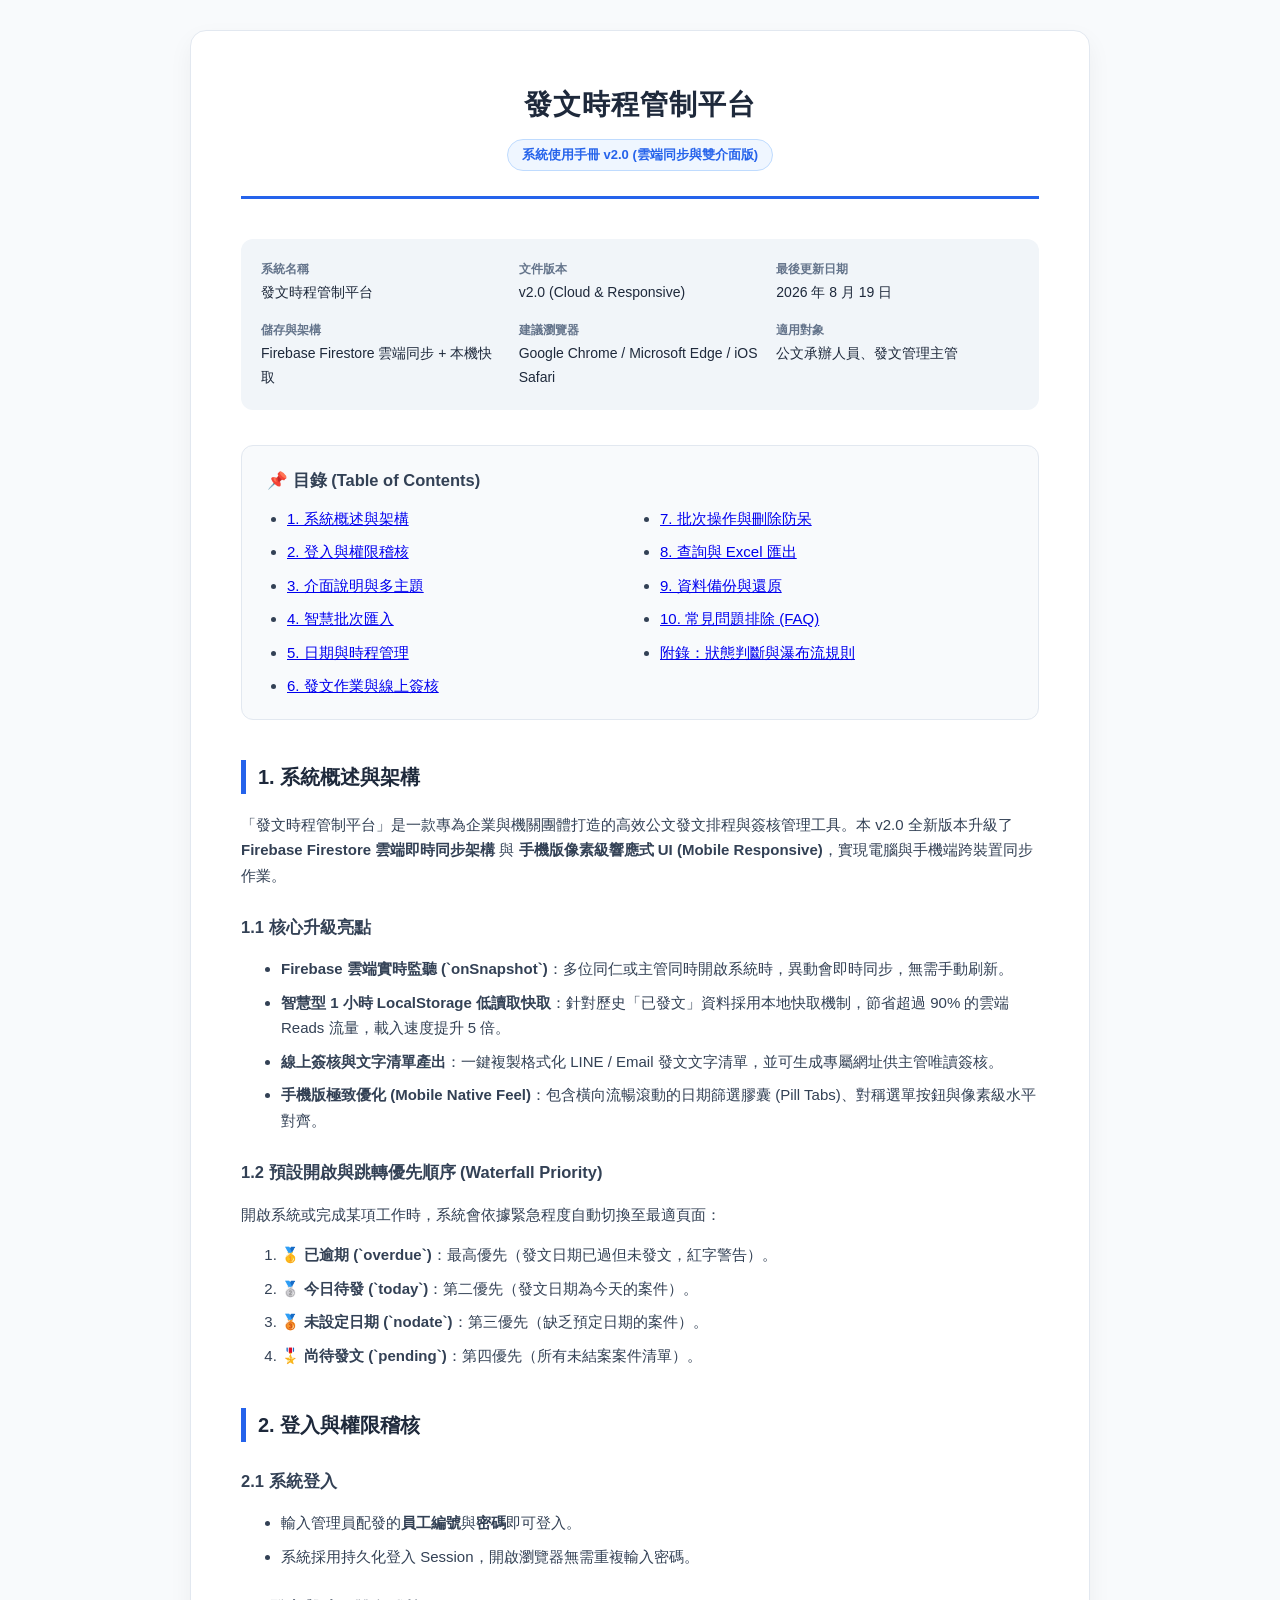
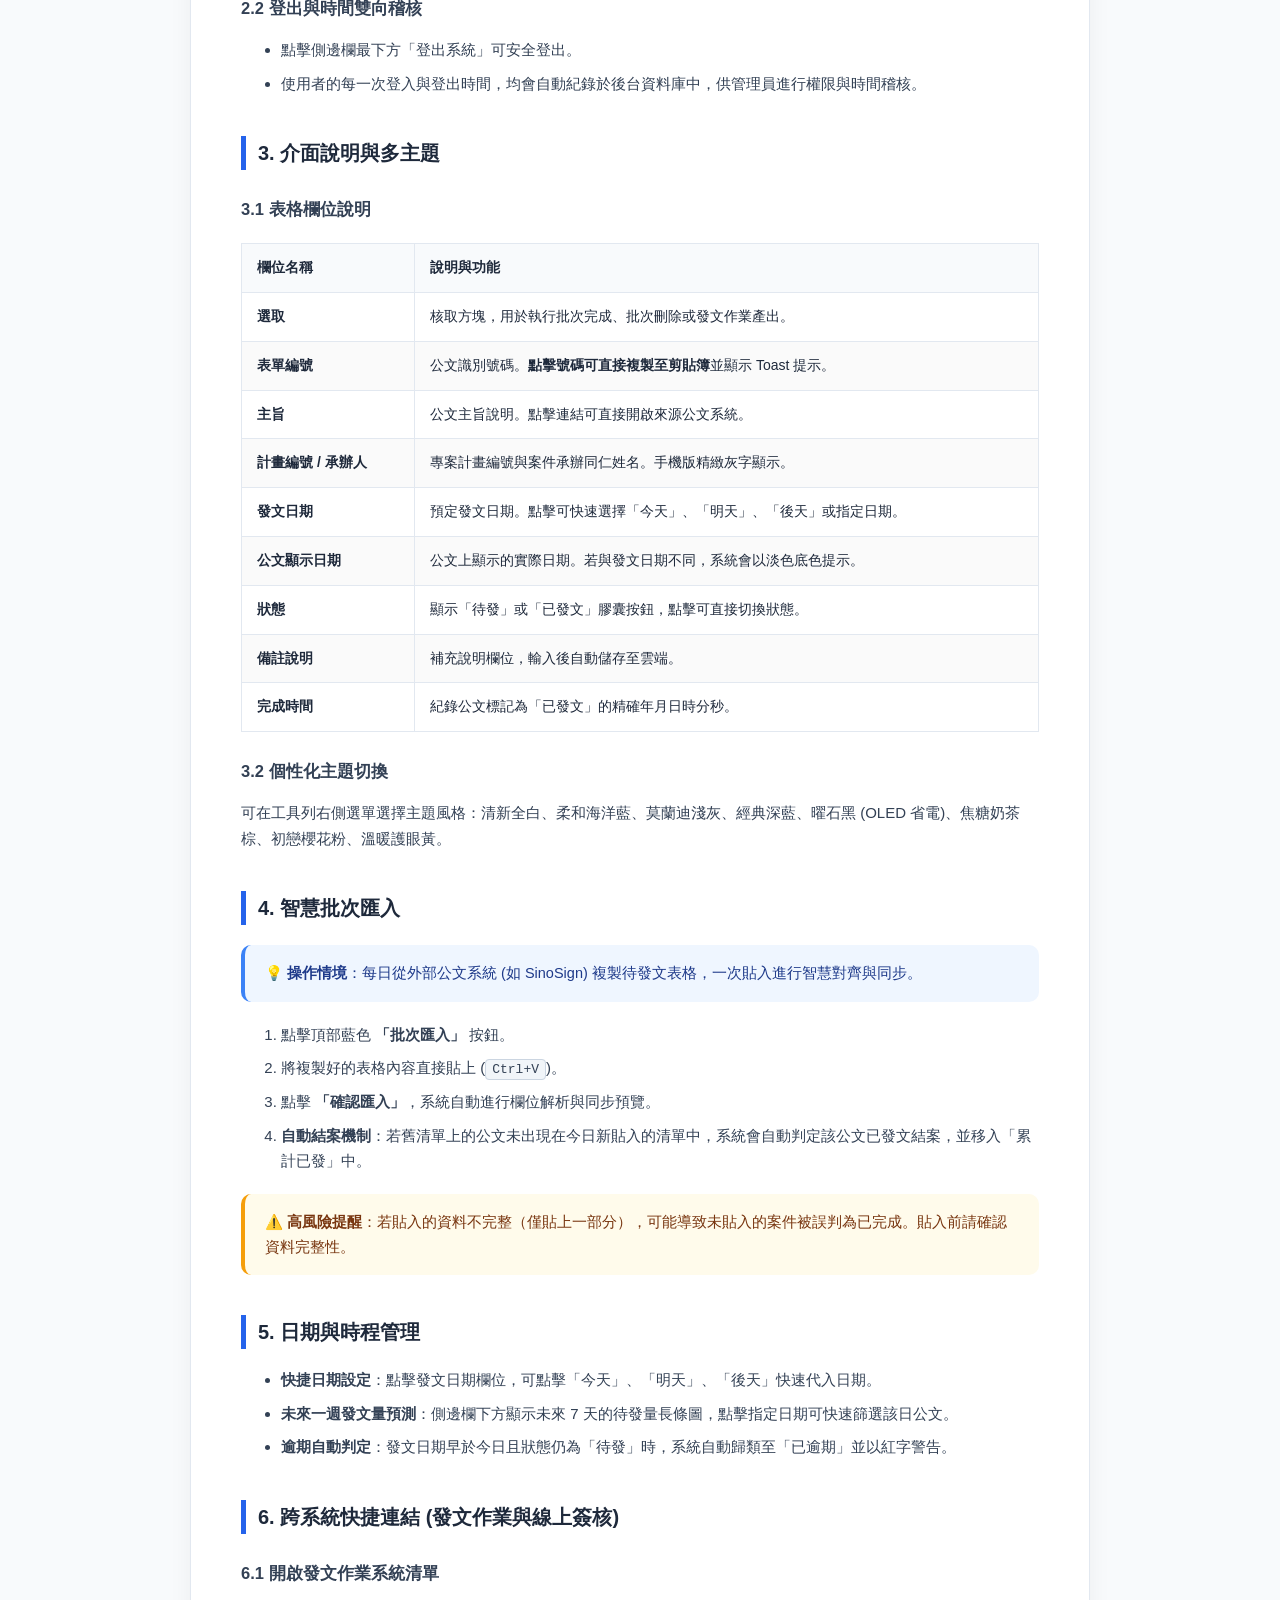
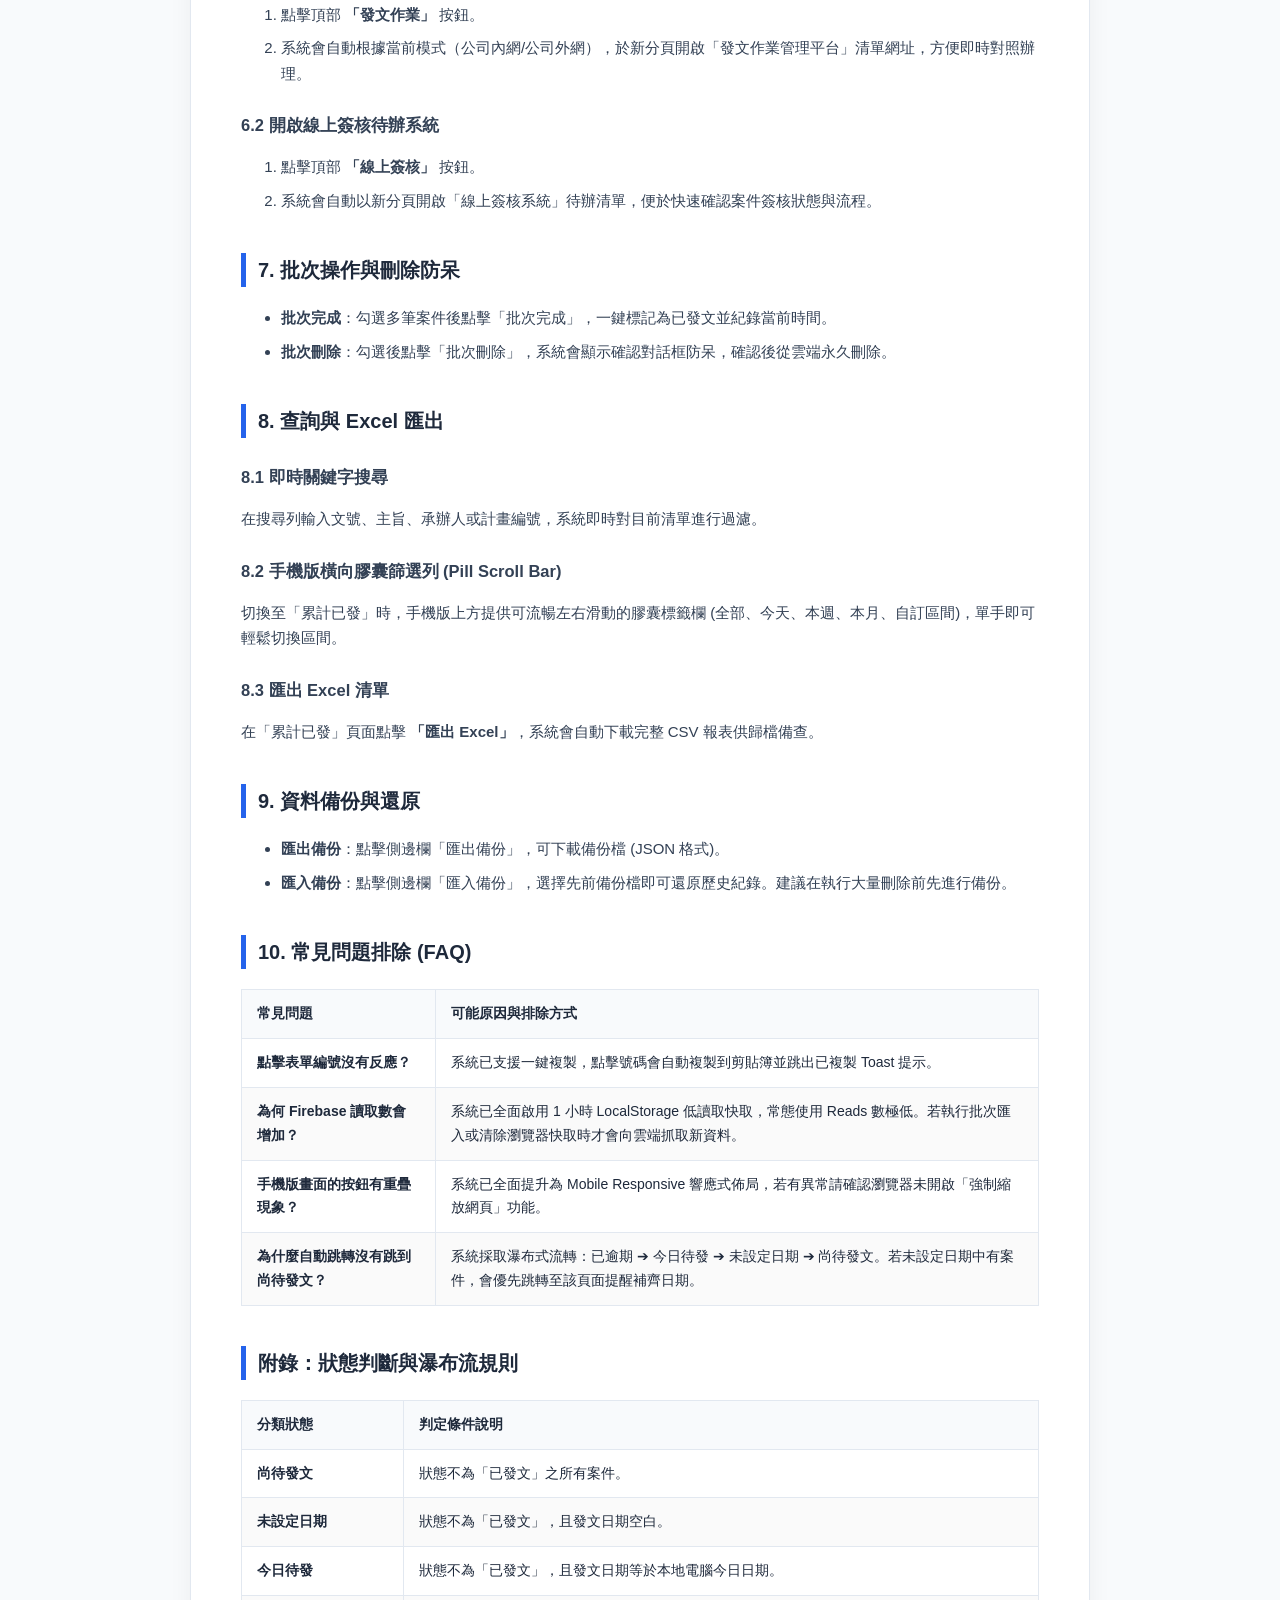
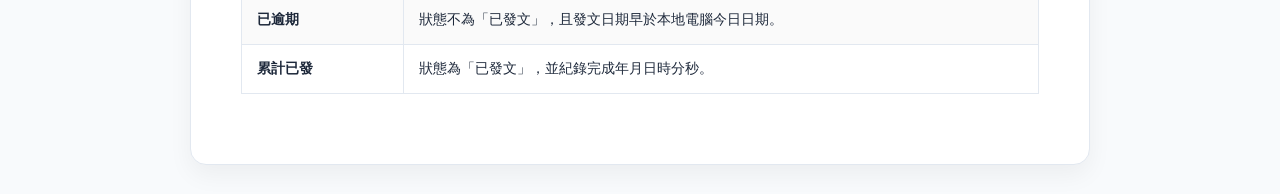
==== commit 97d97c19: "Add files via upload" ====
--- a/UserManual.html
+++ b/UserManual.html
@@ -287,19 +287,17 @@
   </ul>
 
   <!-- SECTION 6 -->
-  <h2 id="sec6">6. 發文作業與線上簽核</h2>
-  <h3>6.1 產出發文文字清單 (LINE / Email)</h3>
+  <h2 id="sec6">6. 跨系統快捷連結 (發文作業與線上簽核)</h2>
+  <h3>6.1 開啟發文作業系統清單</h3>
   <ol>
-    <li>在列表中勾選要發出的公文項目。</li>
-    <li>點擊頂部 <strong>「發文作業」</strong>。</li>
-    <li>系統自動排版成整齊純文字清單，點擊「複製文字清單」即可直接貼至 LINE 群組或 Email 發布。</li>
+    <li>點擊頂部 <strong>「發文作業」</strong> 按鈕。</li>
+    <li>系統會自動根據當前模式（公司內網/公司外網），於新分頁開啟「發文作業管理平台」清單網址，方便即時對照辦理。</li>
   </ol>
 
-  <h3>6.2 產生專屬線上簽核連結</h3>
+  <h3>6.2 開啟線上簽核待辦系統</h3>
   <ol>
-    <li>勾選需送陳主管簽核的案件。</li>
-    <li>點擊頂部 <strong>「線上簽核」</strong>。</li>
-    <li>複製系統產生的專屬簽核網址傳給主管，主管開啟後即可於手機或電腦上唯讀確認。</li>
+    <li>點擊頂部 <strong>「線上簽核」</strong> 按鈕。</li>
+    <li>系統會自動以新分頁開啟「線上簽核系統」待辦清單，便於快速確認案件簽核狀態與流程。</li>
   </ol>
 
   <!-- SECTION 7 -->
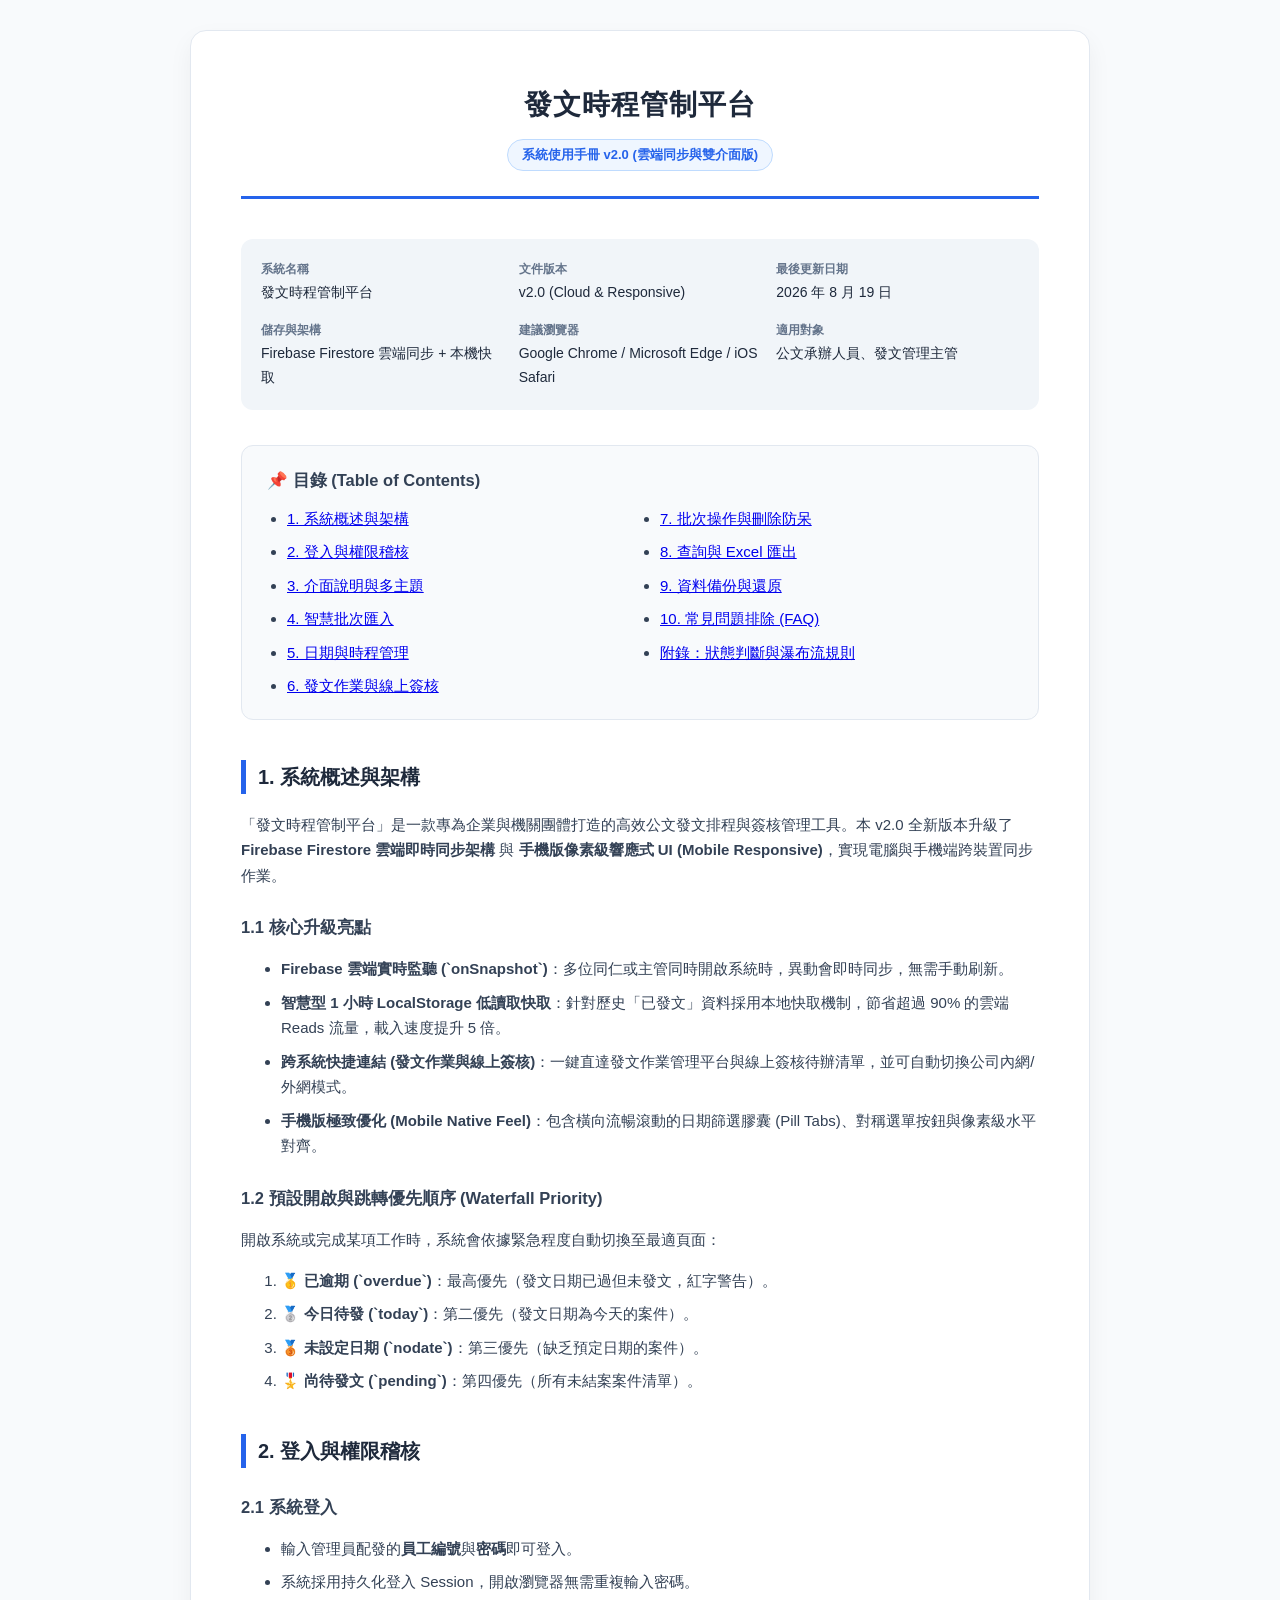
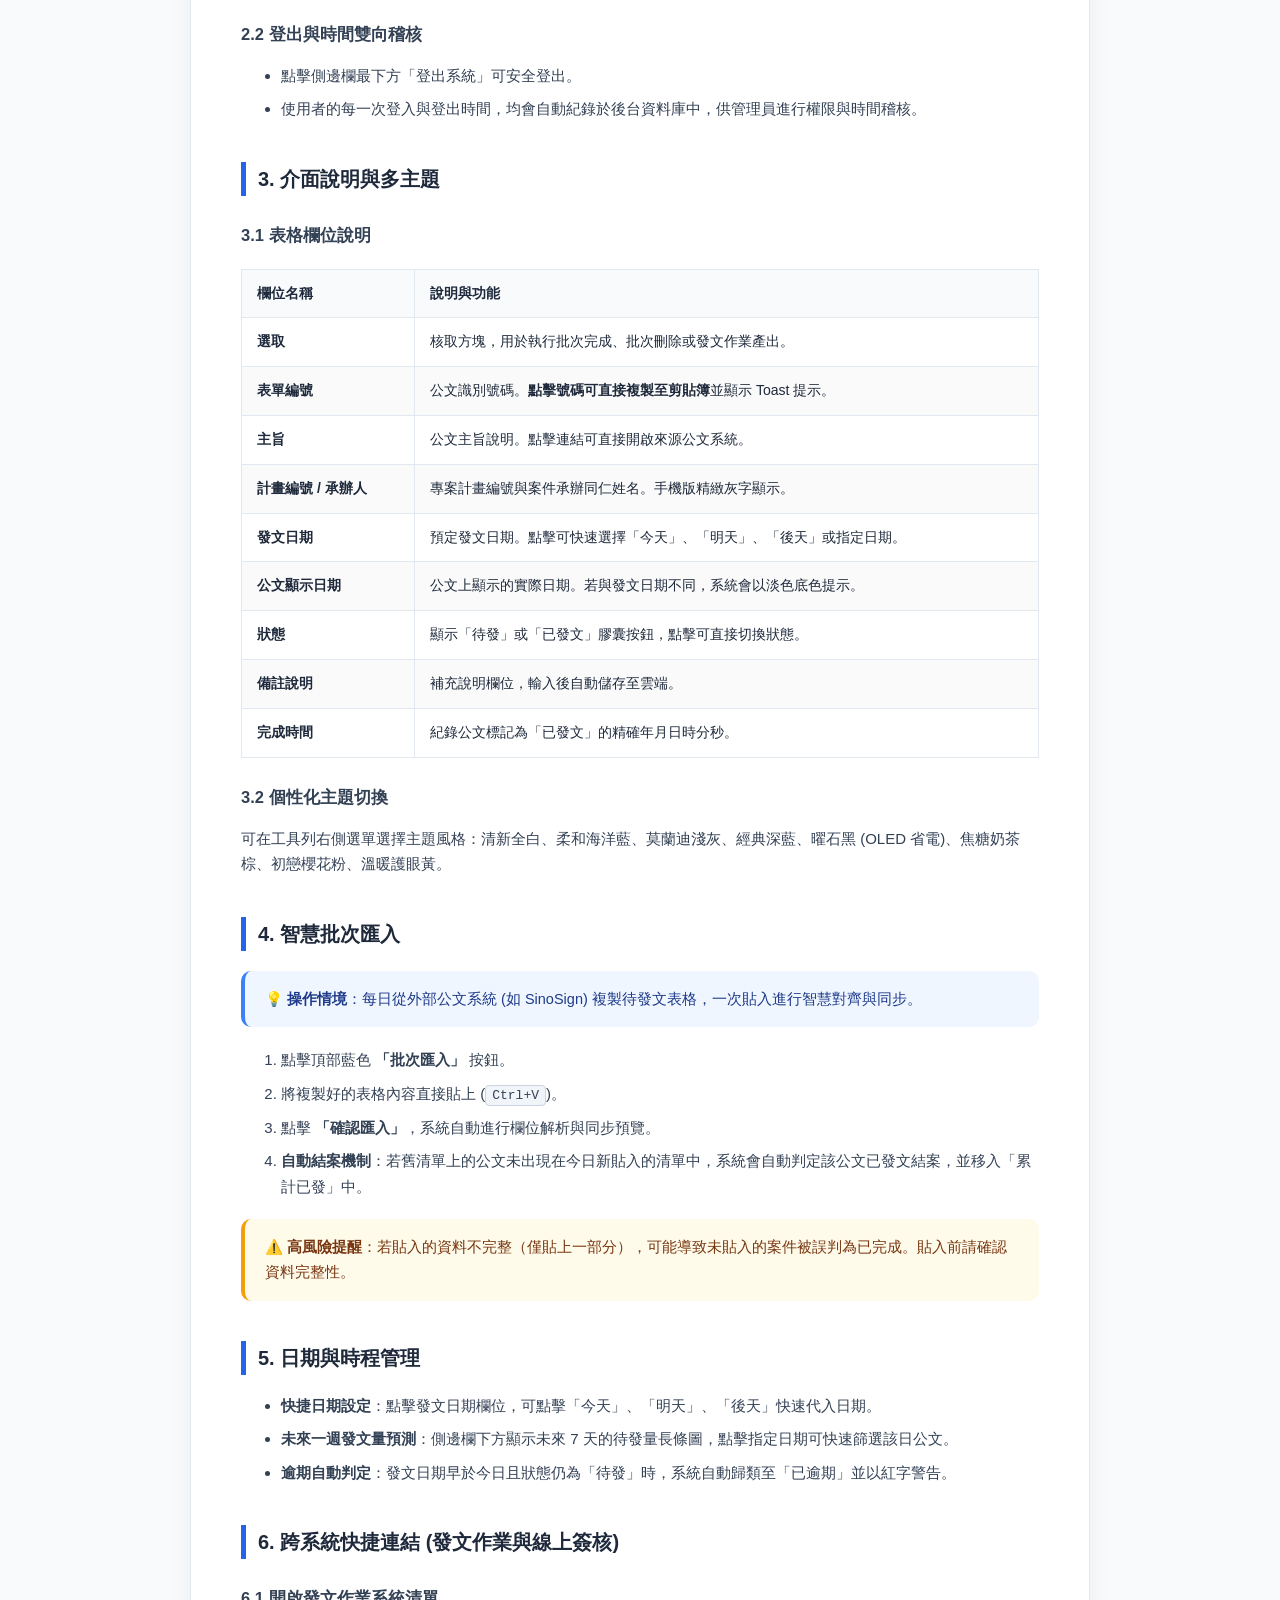
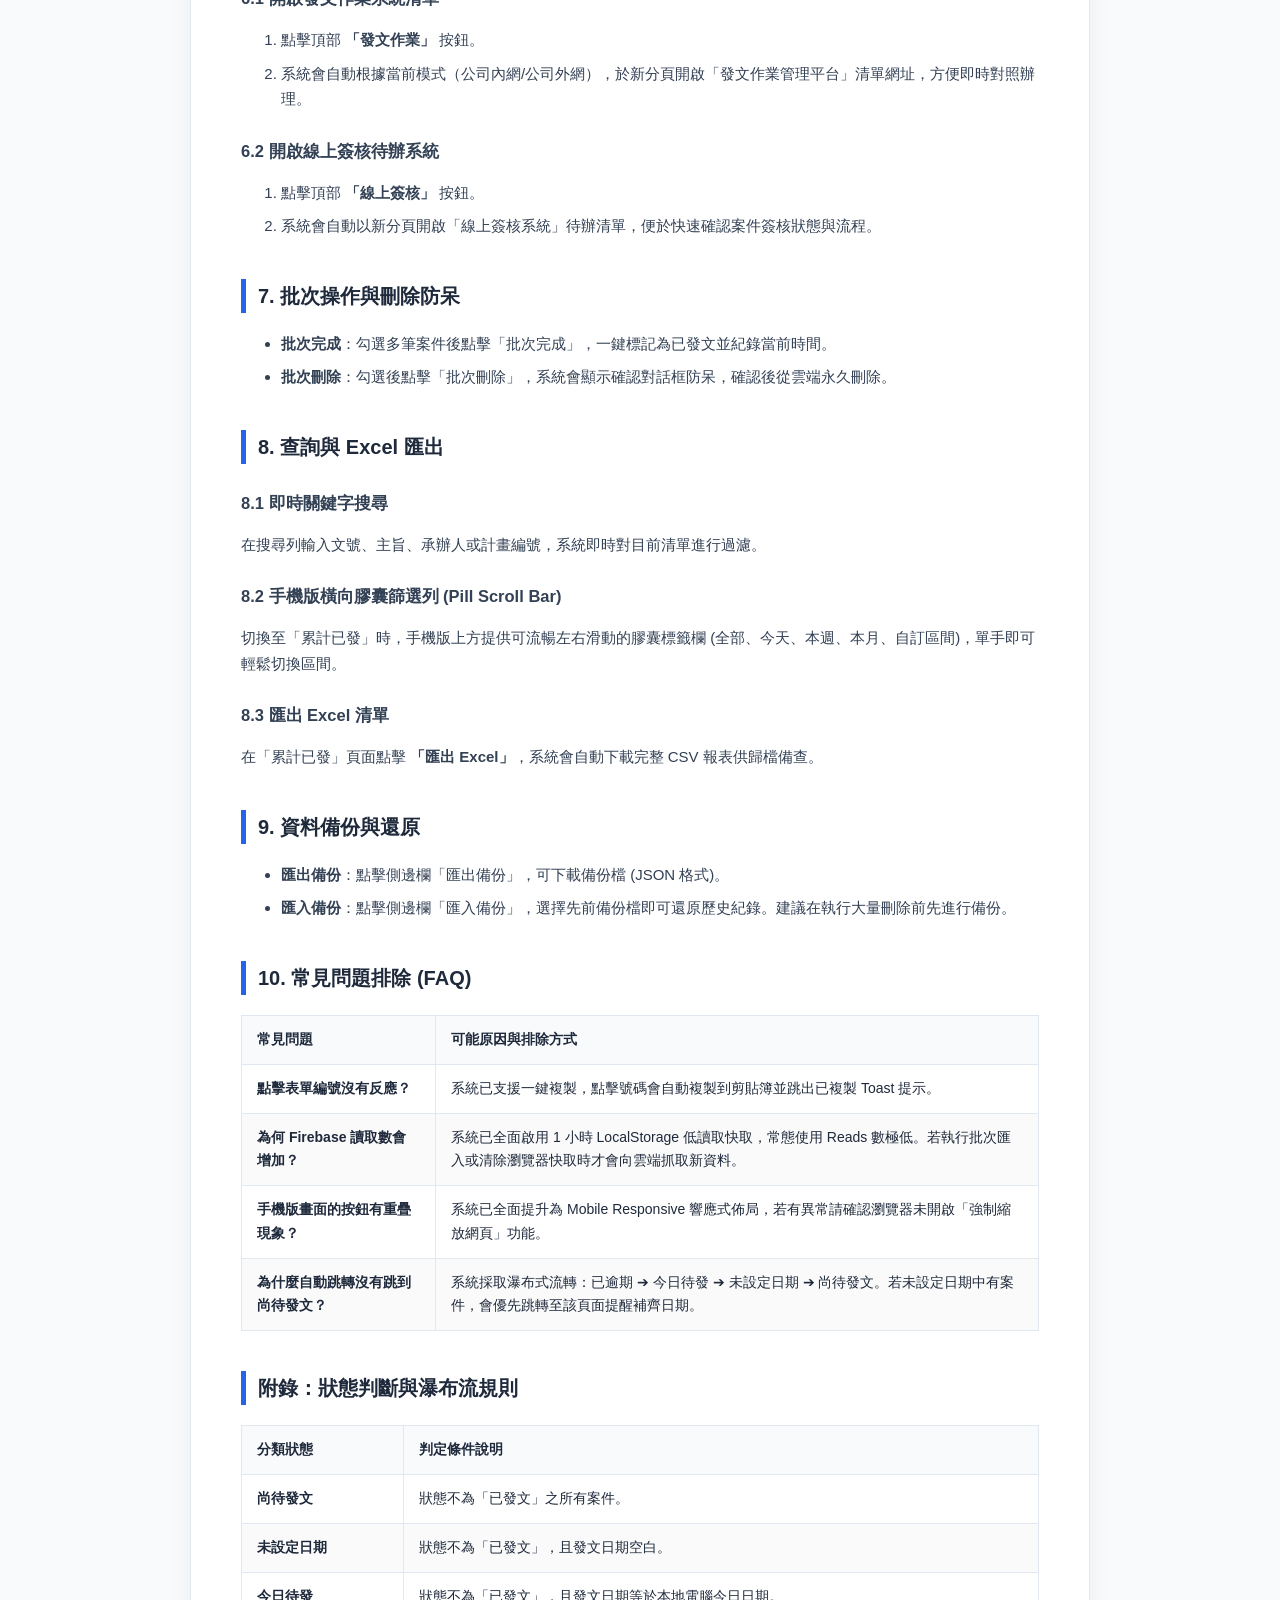
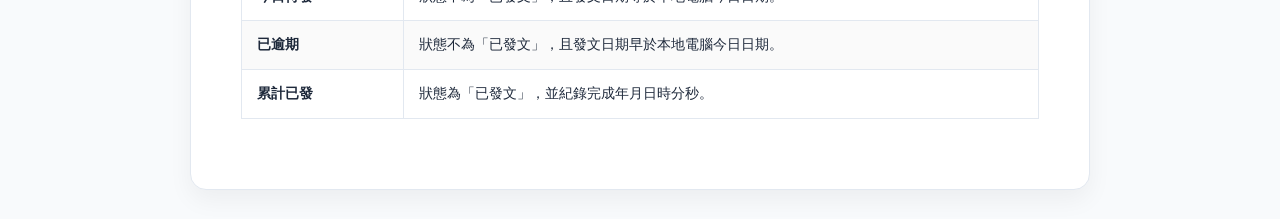
==== commit 7c5b3440: "Add files via upload" ====
--- a/UserManual.html
+++ b/UserManual.html
@@ -212,7 +212,7 @@
   <ul>
     <li><strong>Firebase 雲端實時監聽 (`onSnapshot`)</strong>：多位同仁或主管同時開啟系統時，異動會即時同步，無需手動刷新。</li>
     <li><strong>智慧型 1 小時 LocalStorage 低讀取快取</strong>：針對歷史「已發文」資料採用本地快取機制，節省超過 90% 的雲端 Reads 流量，載入速度提升 5 倍。</li>
-    <li><strong>線上簽核與文字清單產出</strong>：一鍵複製格式化 LINE / Email 發文文字清單，並可生成專屬網址供主管唯讀簽核。</li>
+    <li><strong>跨系統快捷連結 (發文作業與線上簽核)</strong>：一鍵直達發文作業管理平台與線上簽核待辦清單，並可自動切換公司內網/外網模式。</li>
     <li><strong>手機版極致優化 (Mobile Native Feel)</strong>：包含橫向流暢滾動的日期篩選膠囊 (Pill Tabs)、對稱選單按鈕與像素級水平對齊。</li>
   </ul>
 
